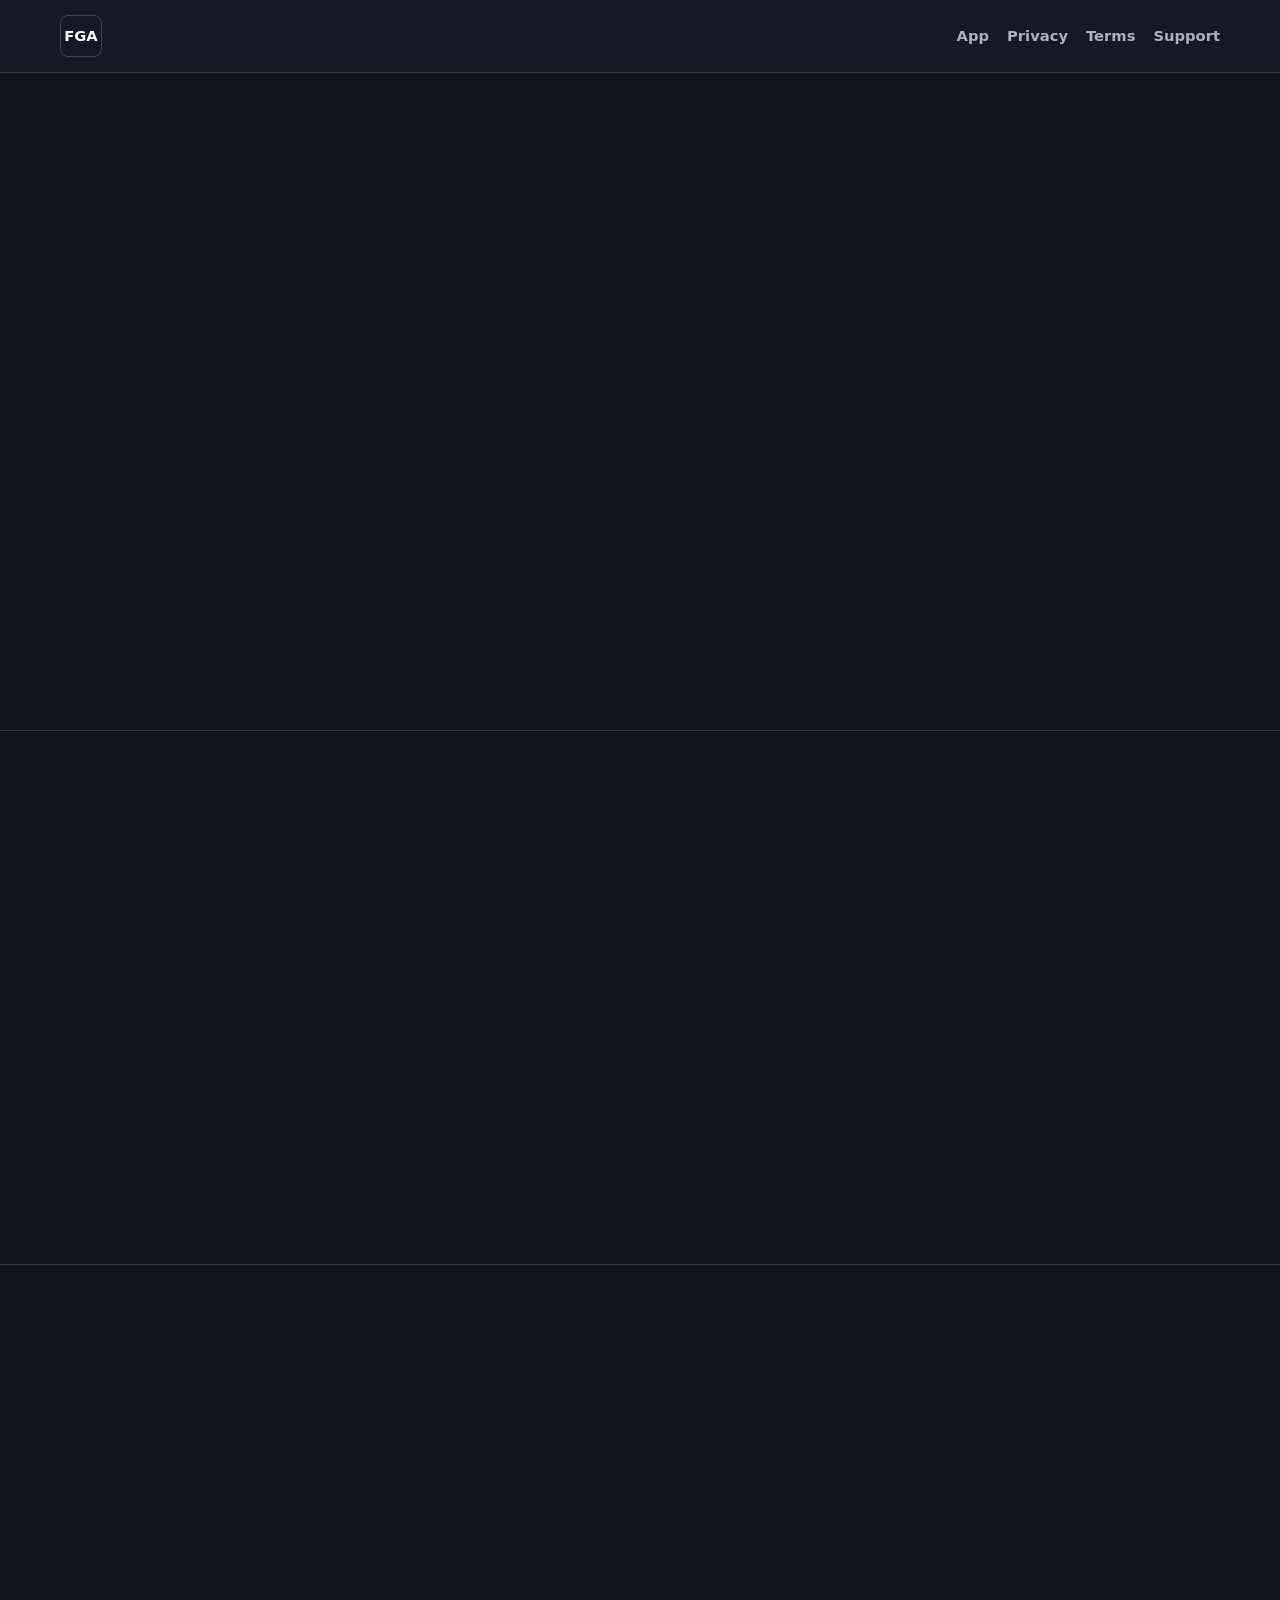
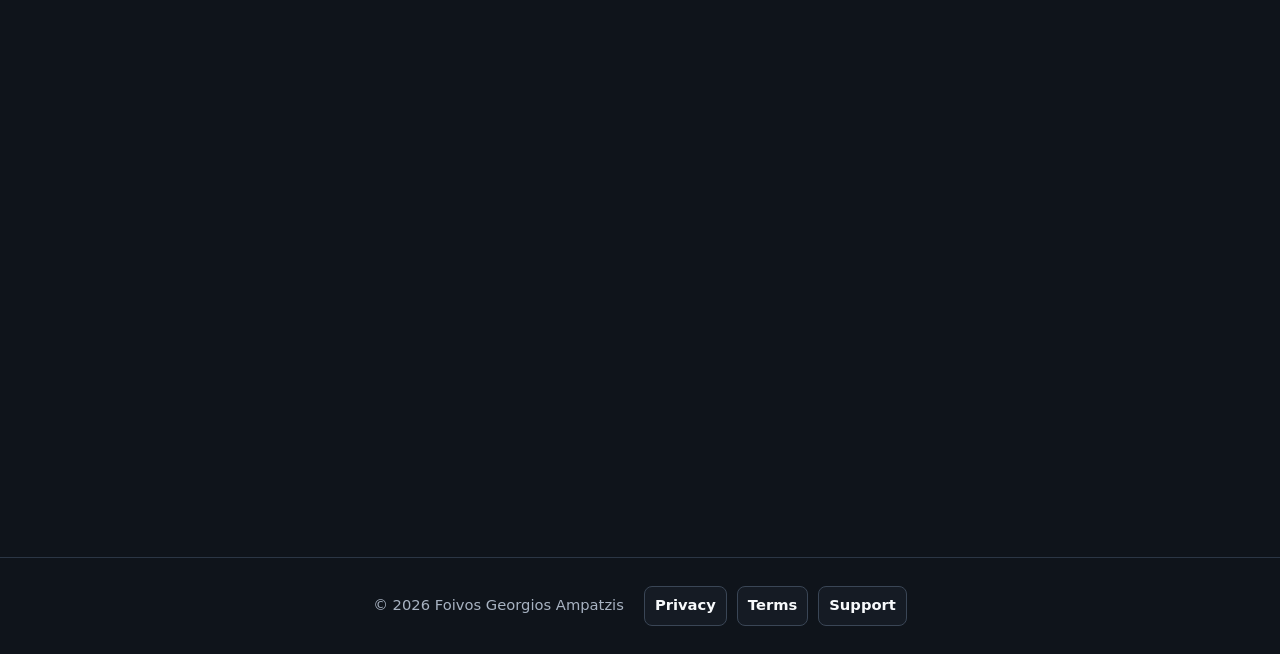
==== apps/systematic-trading-framework/index.html @ e08505f7 "Add Systematic Trading Framework app docs" ====
<!DOCTYPE html>
<html lang="en">
  <head>
    <meta charset="UTF-8" />
    <meta name="viewport" content="width=device-width, initial-scale=1.0" />
    <link rel="stylesheet" href="../../style.css" />
    <script src="../../script.js" defer></script>
    <meta name="description" content="Systematic Trading Framework is a private MCP-based developer tool that lets ChatGPT inspect a user-mounted local systematic trading repository." />
    <title>Systematic Trading Framework MCP App</title>
  </head>
  <body>
    <header class="site-header">
      <nav class="nav container" aria-label="Systematic Trading Framework app navigation">
        <a class="nav-logo" href="../../index.html" aria-label="Back to portfolio home">FGA</a>
        <div class="nav-actions">
          <button class="menu-toggle" type="button" aria-label="Toggle navigation menu" aria-expanded="false" aria-controls="app-menu">
            <span></span><span></span><span></span>
          </button>
          <div class="nav-links" id="app-menu">
            <a href="index.html">App</a>
            <a href="privacy.html">Privacy</a>
            <a href="terms.html">Terms</a>
            <a href="mailto:ampatzisfoivos@gmail.com">Support</a>
          </div>
        </div>
      </nav>
    </header>
    <main id="top">
      <section class="detail-hero section-block" aria-labelledby="app-title">
        <div class="container detail-hero-grid">
          <div class="reveal">
            <p class="eyebrow">ChatGPT App / MCP Developer Tool</p>
            <h1 id="app-title">Systematic Trading Framework</h1>
            <p class="hero-title">Inspect trading research repositories safely</p>
            <p class="hero-tagline">
              Systematic Trading Framework is a private, local MCP-based developer tool that lets ChatGPT inspect and analyze a user-mounted systematic trading repository through bounded repository tools.
            </p>
            <div class="hero-actions" aria-label="App links">
              <a class="btn btn-primary" href="privacy.html">Privacy Policy</a>
              <a class="btn btn-secondary" href="terms.html">Terms of Service</a>
            </div>
          </div>
          <aside class="hero-panel reveal" aria-label="App summary">
            <p class="panel-label">App Scope</p>
            <div class="metric-row"><span>Access model</span><strong>User-mounted repository only</strong></div>
            <div class="metric-row"><span>Primary use</span><strong>Private development support</strong></div>
            <div class="metric-row"><span>Trading actions</span><strong>No live trades or broker orders</strong></div>
            <div class="metric-row"><span>Commerce</span><strong>No products or digital goods sold</strong></div>
          </aside>
        </div>
      </section>

      <section class="section-block" aria-labelledby="what-it-does">
        <div class="container two-column reveal">
          <div class="section-heading compact">
            <p class="eyebrow">Capabilities</p>
            <h2 id="what-it-does">What the app does</h2>
          </div>
          <div class="text-panel">
            <p>
              The app exposes safe MCP tools for reading and understanding a repository explicitly mounted by the user. It supports file reads, directory listings, code search, symbol search, reference lookup, project tree inspection, git status and diff review, configuration and log reading, experiment artifact review, and Optuna SQLite database inspection.
            </p>
            <p>
              The server is intended for local and private development workflows. It is designed to avoid access outside the mounted repository and should not be configured to expose a user's home directory or whole computer.
            </p>
          </div>
        </div>
      </section>

      <section class="section-block results-section" aria-labelledby="safety-title">
        <div class="container">
          <div class="section-heading reveal">
            <p class="eyebrow">Safety Boundaries</p>
            <h2 id="safety-title">Designed for repository inspection, not trading execution</h2>
          </div>
          <div class="metrics-grid reveal">
            <article class="metric-card"><span>No financial advice</span><strong>Research support only</strong></article>
            <article class="metric-card"><span>No live trading</span><strong>No broker orders</strong></article>
            <article class="metric-card"><span>No resale of data</span><strong>No data sales</strong></article>
            <article class="metric-card"><span>Execution controls</span><strong>User confirmation required</strong></article>
          </div>
          <div class="legal-card reveal">
            <h2>Supported workflows</h2>
            <ul class="info-list">
              <li>Inspect source files, Markdown documentation, notebooks, YAML, JSON, TOML, CSV, SQL, Docker files, and logs.</li>
              <li>Search repository content and find code symbols or references.</li>
              <li>Review git status, current branch, diffs, and recent commit history.</li>
              <li>Read experiment results, configuration files, logs, and Optuna SQLite databases.</li>
              <li>Run only approved repository Python scripts when the user explicitly confirms execution.</li>
            </ul>
          </div>
        </div>
      </section>
    </main>
    <footer class="footer">
      <div class="container footer-inner">
        <p>&copy; 2026 Foivos Georgios Ampatzis</p>
        <div class="footer-links" aria-label="Footer legal links">
          <a href="privacy.html">Privacy</a>
          <a href="terms.html">Terms</a>
          <a href="mailto:ampatzisfoivos@gmail.com">Support</a>
        </div>
      </div>
    </footer>
  </body>
</html>
---- style.css ----
:root {
  color-scheme: dark;
  --bg: #0f141b;
  --surface: #151b24;
  --surface-soft: #1c2531;
  --text: #e5e7eb;
  --text-strong: #f8fafc;
  --muted: #a8b3c2;
  --line: #2b3645;
  --line-strong: #3a4656;
  --accent: #8ab4ff;
  --accent-strong: #c4d8ff;
  --accent-soft: #172640;
  --shadow: 0 14px 36px rgba(0, 0, 0, 0.24);
  --shadow-hover: 0 18px 44px rgba(0, 0, 0, 0.34);
  --container: 1160px;
}

* {
  box-sizing: border-box;
}

html {
  scroll-behavior: smooth;
  scroll-padding-top: 96px;
}

body {
  margin: 0;
  background: var(--bg);
  color: var(--text);
  font-family: Inter, ui-sans-serif, system-ui, -apple-system, BlinkMacSystemFont,
    "Segoe UI", sans-serif;
  font-size: 16px;
  line-height: 1.65;
  text-rendering: optimizeLegibility;
}

a {
  color: inherit;
  text-decoration: none;
}

img {
  display: block;
  max-width: 100%;
  height: auto;
}

ul {
  margin: 0;
  padding: 0;
}

.container {
  width: min(var(--container), calc(100% - 40px));
  margin: 0 auto;
}

.section-block {
  padding: 88px 0;
  background: var(--bg);
}

main > .section-block + .section-block {
  border-top: 1px solid var(--line);
}

.site-header {
  position: sticky;
  top: 0;
  z-index: 20;
  border-bottom: 1px solid var(--line);
  background: var(--surface);
  background: color-mix(in srgb, var(--surface) 92%, transparent);
  backdrop-filter: blur(14px);
}

.nav {
  position: relative;
  min-height: 72px;
  display: flex;
  align-items: center;
  justify-content: space-between;
  gap: 24px;
}

.nav-logo {
  width: 42px;
  height: 42px;
  display: inline-flex;
  align-items: center;
  justify-content: center;
  border: 1px solid var(--line-strong);
  border-radius: 8px;
  color: var(--text-strong);
  font-size: 0.92rem;
  font-weight: 800;
}

.nav-actions,
.nav-links {
  display: flex;
  align-items: center;
}

.nav-actions {
  gap: 16px;
}

.nav-links {
  justify-content: flex-end;
  flex-wrap: wrap;
  gap: 4px 18px;
  color: var(--muted);
  font-size: 0.92rem;
  font-weight: 600;
}

.nav-links a {
  position: relative;
  padding: 8px 0;
}

.nav-links a::after {
  position: absolute;
  right: 0;
  bottom: 2px;
  left: 0;
  height: 2px;
  background: var(--accent);
  content: "";
  opacity: 0;
}

.nav-links a:hover,
.nav-links a:focus,
.nav-links a.active {
  color: var(--text-strong);
}

.nav-links a.active::after {
  opacity: 1;
}

.menu-toggle {
  display: none;
  width: 40px;
  min-height: 38px;
  align-items: center;
  justify-content: center;
  flex-direction: column;
  gap: 4px;
  padding: 8px 10px;
  border: 1px solid var(--line-strong);
  border-radius: 8px;
  background: var(--surface);
  color: var(--text-strong);
  cursor: pointer;
}

.menu-toggle span {
  width: 18px;
  height: 2px;
  border-radius: 999px;
  background: currentColor;
  transition: opacity 160ms ease, transform 160ms ease;
}

.nav-actions.is-open .menu-toggle span:nth-child(1) {
  transform: translateY(6px) rotate(45deg);
}

.nav-actions.is-open .menu-toggle span:nth-child(2) {
  opacity: 0;
}

.nav-actions.is-open .menu-toggle span:nth-child(3) {
  transform: translateY(-6px) rotate(-45deg);
}

.menu-toggle:hover,
.menu-toggle:focus {
  border-color: var(--accent);
  color: var(--accent);
}

.hero {
  padding: 104px 0 84px;
}

.hero-grid {
  display: grid;
  grid-template-columns: minmax(0, 1.35fr) minmax(320px, 0.65fr);
  gap: 72px;
  align-items: center;
}

.eyebrow {
  margin: 0 0 12px;
  color: var(--accent);
  font-size: 0.78rem;
  font-weight: 800;
  letter-spacing: 0;
  text-transform: uppercase;
}

.hero h1 {
  max-width: 820px;
  margin: 0;
  color: var(--text-strong);
  font-size: 4rem;
  line-height: 1.03;
}

.hero-title {
  margin: 22px 0 0;
  color: var(--text-strong);
  font-size: 1.28rem;
  font-weight: 700;
}

.hero-tagline {
  max-width: 660px;
  margin: 18px 0 0;
  color: var(--muted);
  font-size: 1.1rem;
}

.hero-actions {
  display: flex;
  flex-wrap: wrap;
  gap: 12px;
  margin-top: 34px;
}

.btn,
.project-link {
  min-height: 44px;
  display: inline-flex;
  align-items: center;
  justify-content: center;
  border-radius: 8px;
  padding: 10px 18px;
  font-weight: 700;
  transition: transform 160ms ease, border-color 160ms ease, background 160ms ease,
    box-shadow 160ms ease;
}

.btn:hover,
.btn:focus,
.project-link:hover,
.project-link:focus {
  transform: translateY(-1px);
}

.btn-primary {
  border: 1px solid var(--accent);
  background: var(--accent);
  color: #ffffff;
}

.btn-primary:hover,
.btn-primary:focus {
  border-color: var(--accent-strong);
  background: var(--accent-strong);
}

.btn-secondary {
  border: 1px solid var(--line-strong);
  background: var(--surface);
  color: var(--text-strong);
}

.btn-secondary:hover,
.btn-secondary:focus {
  border-color: var(--accent);
  color: var(--accent);
}

.hero-panel,
.text-panel,
.skill-group,
.experience-card,
.education-card,
.certification-card,
.process-card,
.code-card,
.table-card,
.metric-card,
.contact-card,
.contact-panel {
  border: 1px solid var(--line);
  border-radius: 8px;
  background: var(--surface);
}

.hero-panel {
  padding: 26px;
  box-shadow: var(--shadow);
}

.panel-label {
  margin: 0 0 18px;
  color: var(--muted);
  font-size: 0.85rem;
  font-weight: 800;
  text-transform: uppercase;
}

.metric-row {
  padding: 16px 0;
  border-top: 1px solid var(--line);
}

.metric-row span,
.experience-heading span {
  display: block;
  color: var(--muted);
  font-size: 0.9rem;
}

.metric-row strong {
  display: block;
  margin-top: 4px;
  color: var(--text-strong);
  font-size: 1rem;
}

.two-column,
.education-grid {
  display: grid;
  grid-template-columns: 0.8fr 1.2fr;
  gap: 64px;
  align-items: start;
}

.section-heading {
  max-width: 780px;
  margin-bottom: 34px;
}

.section-heading.compact {
  margin-bottom: 0;
}

.section-heading h2 {
  margin: 0;
  color: var(--text-strong);
  font-size: 2.4rem;
  line-height: 1.16;
}

.section-heading p:not(.eyebrow) {
  margin: 16px 0 0;
  color: var(--muted);
  font-size: 1.03rem;
}

.text-panel {
  padding: 30px;
}

.text-panel p {
  margin: 0;
  color: var(--text);
  font-size: 1.05rem;
}

.text-panel p + p {
  margin-top: 18px;
}

.snapshot {
  padding: 28px 0 76px;
}

.snapshot-list {
  display: flex;
  flex-wrap: wrap;
  gap: 10px;
  padding-top: 2px;
}

.snapshot-list span,
.tag-list span,
.coursework-list span {
  display: inline-flex;
  align-items: center;
  min-height: 32px;
  border: 1px solid var(--line);
  border-radius: 8px;
  background: var(--surface);
  color: var(--text-strong);
  font-size: 0.88rem;
  font-weight: 700;
}

.snapshot-list span {
  padding: 6px 12px;
}

.coursework-list {
  display: flex;
  flex-wrap: wrap;
  gap: 8px;
  margin-top: 20px;
}

.coursework-list span {
  padding: 5px 10px;
  background: var(--surface-soft);
  color: var(--text-strong);
  font-size: 0.82rem;
}

.projects-section {
  background: var(--bg);
}

.projects-heading {
  max-width: 840px;
}

.projects-heading h2 {
  font-size: 2.7rem;
}

.projects-grid {
  display: grid;
  grid-template-columns: repeat(2, minmax(0, 1fr));
  gap: 24px;
}

.project-card {
  min-height: 100%;
  display: flex;
  flex-direction: column;
  overflow: hidden;
  border: 1px solid var(--line);
  border-radius: 8px;
  background: var(--surface);
  box-shadow: var(--shadow);
  transition: transform 180ms ease, box-shadow 180ms ease, border-color 180ms ease;
}

.project-card:hover {
  transform: translateY(-3px);
  border-color: var(--line-strong);
  box-shadow: var(--shadow-hover);
}

.project-card-featured {
  grid-column: 1 / -1;
  display: grid;
  grid-template-columns: 0.88fr 1.12fr;
}

.project-visual {
  position: relative;
  min-height: 260px;
  margin: 0;
  overflow: hidden;
  border-bottom: 1px solid var(--line);
  background: var(--surface-soft);
}

.project-card-featured .project-visual {
  min-height: 100%;
  border-right: 1px solid var(--line);
  border-bottom: 0;
}

.project-visual::before {
  position: absolute;
  inset: 28px;
  border: 1px solid var(--line-strong);
  content: "";
}

.project-visual figcaption {
  position: absolute;
  right: 22px;
  bottom: 18px;
  color: var(--muted);
  font-size: 0.78rem;
  font-weight: 700;
}

.plot-axis {
  position: absolute;
  background: var(--line-strong);
}

.x-axis {
  right: 38px;
  bottom: 48px;
  left: 38px;
  height: 1px;
}

.y-axis {
  top: 38px;
  bottom: 48px;
  left: 48px;
  width: 1px;
}

.plot-line {
  position: absolute;
  height: 2px;
  border-radius: 8px;
  background: var(--accent);
  transform-origin: left center;
}

.line-a {
  width: 46%;
  top: 48%;
  left: 18%;
  transform: rotate(-12deg);
}

.line-b {
  width: 34%;
  top: 56%;
  left: 46%;
  transform: rotate(18deg);
}

.line-c {
  width: 38%;
  top: 42%;
  left: 44%;
  border-top: 2px dashed var(--accent);
  background: transparent;
  transform: rotate(8deg);
}

.plot-dot {
  position: absolute;
  width: 9px;
  height: 9px;
  border: 2px solid var(--accent);
  border-radius: 999px;
  background: var(--surface);
}

.dot-a {
  top: 42%;
  left: 42%;
}

.dot-b {
  top: 60%;
  left: 73%;
}

.bar {
  position: absolute;
  bottom: 49px;
  width: 28px;
  border: 1px solid var(--accent);
  border-radius: 6px 6px 0 0;
  background: var(--accent-soft);
}

.bar-one {
  left: 26%;
  height: 70px;
}

.bar-two {
  left: 39%;
  height: 112px;
}

.bar-three {
  left: 52%;
  height: 46px;
}

.bar-four {
  left: 65%;
  height: 136px;
}

.forecast-band {
  position: absolute;
  top: 38%;
  right: 18%;
  width: 24%;
  height: 48px;
  border: 1px dashed var(--accent);
  border-radius: 8px;
  background: var(--accent-soft);
}

.panel-grid {
  position: absolute;
  top: 52px;
  right: 48px;
  bottom: 64px;
  left: 48px;
  border: 1px solid var(--line-strong);
  border-radius: 8px;
}

.panel-grid::before,
.panel-grid::after {
  position: absolute;
  background: var(--line);
  content: "";
}

.panel-grid::before {
  top: 0;
  bottom: 0;
  left: 34%;
  width: 1px;
}

.panel-grid::after {
  top: 44%;
  right: 0;
  left: 0;
  height: 1px;
}

.panel-row {
  position: absolute;
  left: 56px;
  height: 8px;
  border-radius: 8px;
  background: var(--accent);
}

.row-one {
  top: 74px;
  width: 22%;
}

.row-two {
  top: 108px;
  width: 28%;
}

.row-three {
  top: 142px;
  width: 18%;
}

.project-content {
  display: flex;
  flex: 1;
  flex-direction: column;
  padding: 30px;
}

.project-meta {
  display: flex;
  align-items: flex-start;
  justify-content: space-between;
  gap: 16px;
  margin-bottom: 16px;
}

.project-kicker {
  margin: 6px 0 0;
  color: var(--accent);
  font-size: 0.78rem;
  font-weight: 800;
  text-transform: uppercase;
}

.tag-list {
  display: flex;
  justify-content: flex-end;
  flex-wrap: wrap;
  gap: 7px;
}

.tag-list span {
  min-height: 28px;
  padding: 4px 9px;
  background: var(--accent-soft);
  color: var(--accent-strong);
  font-size: 0.78rem;
}

.project-content h3 {
  margin: 0;
  color: var(--text-strong);
  font-size: 1.52rem;
  line-height: 1.2;
}

.project-content p {
  margin: 14px 0 0;
  color: var(--muted);
}

.project-content ul,
.experience-card ul {
  display: grid;
  gap: 9px;
  margin: 20px 0 0;
  padding-left: 19px;
  color: var(--text);
}

.project-actions {
  display: flex;
  flex-wrap: wrap;
  gap: 10px;
  margin-top: auto;
  padding-top: 24px;
}

.project-link {
  width: fit-content;
  border: 1px solid var(--line-strong);
  background: var(--surface);
  color: var(--text-strong);
}

.project-link-primary {
  border-color: var(--accent);
  background: var(--accent);
  color: #ffffff;
}

.project-link:hover,
.project-link:focus {
  border-color: var(--accent);
  color: var(--accent);
}

.project-link-primary:hover,
.project-link-primary:focus {
  border-color: var(--accent-strong);
  background: var(--accent-strong);
  color: #ffffff;
}

.skills-grid {
  display: grid;
  grid-template-columns: repeat(3, minmax(0, 1fr));
  gap: 18px;
}

.skill-group {
  padding: 24px;
}

.skill-group h3,
.education-card h3,
.experience-card h3 {
  margin: 0;
  color: var(--text-strong);
  font-size: 1.08rem;
}

.skill-group p,
.education-card p,
.experience-card p {
  margin: 10px 0 0;
  color: var(--muted);
}

.experience-card {
  padding: 30px;
}

.experience-list {
  display: grid;
  gap: 18px;
}

.experience-heading {
  display: flex;
  align-items: flex-start;
  justify-content: space-between;
  gap: 24px;
  padding-bottom: 22px;
  border-bottom: 1px solid var(--line);
}

.experience-heading h3 {
  font-size: 1.28rem;
}

.education-card {
  padding: 26px;
}

.certifications-grid {
  display: grid;
  grid-template-columns: repeat(2, minmax(0, 1fr));
  gap: 18px;
}

.certification-card {
  padding: 24px;
}

.certification-card-wide {
  grid-column: 1 / -1;
}

.certification-card h3 {
  margin: 0;
  color: var(--text-strong);
  font-size: 1.06rem;
  line-height: 1.35;
}

.certification-card p {
  margin: 10px 0 0;
  color: var(--muted);
}

.info-list {
  display: grid;
  gap: 10px;
  margin: 0;
  padding-left: 19px;
  color: var(--text);
}

.detail-hero {
  padding: 104px 0 84px;
}

.detail-hero-grid {
  display: grid;
  grid-template-columns: minmax(0, 1.35fr) minmax(320px, 0.65fr);
  gap: 72px;
  align-items: center;
}

.detail-hero h1 {
  max-width: 900px;
  margin: 0;
  color: var(--text-strong);
  font-size: 3.6rem;
  line-height: 1.05;
}

.back-link {
  display: inline-flex;
  margin-bottom: 24px;
  color: var(--accent);
  font-size: 0.92rem;
  font-weight: 800;
}

.back-link:hover,
.back-link:focus {
  color: var(--accent-strong);
}

.results-section {
  background: var(--bg);
}

.chart-grid {
  display: grid;
  grid-template-columns: minmax(0, 1fr);
  gap: 22px;
}

.chart-card {
  overflow: hidden;
  margin: 0;
  border: 1px solid var(--line);
  border-radius: 8px;
  background: var(--surface);
  box-shadow: var(--shadow);
}

.chart-card-wide {
  grid-column: 1 / -1;
}

.chart-card img {
  width: 100%;
  max-width: 100%;
  height: auto;
  object-fit: contain;
  background: var(--surface);
}

.chart-card figcaption {
  margin: 0;
  padding: 16px 18px;
  border-top: 1px solid var(--line);
  color: var(--muted);
  font-size: 0.92rem;
}

.process-grid,
.metrics-grid {
  display: grid;
  gap: 18px;
}

.process-grid {
  grid-template-columns: repeat(2, minmax(0, 1fr));
}

.process-card,
.code-card,
.table-card,
.metric-card {
  padding: 24px;
}

.process-card span,
.metric-card span {
  display: block;
  color: var(--accent);
  font-size: 0.78rem;
  font-weight: 800;
  text-transform: uppercase;
}

.process-card h3,
.code-card h3,
.table-card h3 {
  margin: 10px 0 0;
  color: var(--text-strong);
  font-size: 1.1rem;
}

.process-card p {
  margin: 12px 0 0;
  color: var(--muted);
}

.process-card strong,
.metric-card strong {
  display: block;
  margin-top: 14px;
  color: var(--text-strong);
}

.metrics-grid {
  grid-template-columns: repeat(3, minmax(0, 1fr));
  margin: 22px 0;
}

.metric-card strong {
  font-size: 1.5rem;
}

.code-card {
  margin-bottom: 22px;
}

.code-card pre {
  overflow-x: auto;
  margin: 16px 0 0;
  padding: 16px;
  border: 1px solid var(--line);
  border-radius: 8px;
  background: var(--surface-soft);
  color: var(--text-strong);
  font-size: 0.88rem;
  line-height: 1.55;
}

.table-card {
  margin: 22px 0;
}

.table-wrap {
  overflow-x: auto;
  margin-top: 16px;
}

.table-card table {
  width: 100%;
  border-collapse: collapse;
  color: var(--text);
  font-size: 0.92rem;
}

.table-card th,
.table-card td {
  padding: 11px 12px;
  border-bottom: 1px solid var(--line);
  text-align: left;
  white-space: nowrap;
}

.table-card th {
  color: var(--text-strong);
  font-weight: 800;
}

.contact-grid {
  display: grid;
  grid-template-columns: repeat(4, minmax(0, 1fr));
  gap: 18px;
}

.contact-card {
  display: flex;
  min-height: 132px;
  flex-direction: column;
  justify-content: space-between;
  padding: 24px;
  transition: transform 180ms ease, border-color 180ms ease, box-shadow 180ms ease;
}

.contact-card:hover,
.contact-card:focus {
  transform: translateY(-2px);
  border-color: var(--accent);
  box-shadow: var(--shadow-hover);
}

.contact-card span {
  color: var(--accent);
  font-size: 0.78rem;
  font-weight: 800;
  text-transform: uppercase;
}

.contact-card strong {
  margin-top: 18px;
  color: var(--text-strong);
  font-size: 1rem;
  line-height: 1.35;
  overflow-wrap: anywhere;
}

.contact-panel {
  display: flex;
  align-items: center;
  justify-content: space-between;
  gap: 36px;
  padding: 32px;
}

.contact-links,
.footer-links {
  display: flex;
  flex-wrap: wrap;
  gap: 10px;
}

.contact-links {
  justify-content: flex-end;
}

.contact-links a,
.footer-links a {
  display: inline-flex;
  align-items: center;
  min-height: 40px;
  border: 1px solid var(--line-strong);
  border-radius: 8px;
  background: var(--surface);
  color: var(--text-strong);
  font-weight: 700;
}

.contact-links a {
  padding: 8px 14px;
}

.footer-links a {
  padding: 6px 10px;
}

.contact-links a:hover,
.contact-links a:focus,
.footer-links a:hover,
.footer-links a:focus {
  border-color: var(--accent);
  color: var(--accent);
}

.footer {
  border-top: 1px solid var(--line);
  padding: 28px 0;
}

.footer-inner {
  display: flex;
  align-items: center;
  justify-content: center;
  gap: 20px;
  color: var(--muted);
  font-size: 0.92rem;
}

.footer p {
  margin: 0;
}

.sr-only {
  position: absolute;
  width: 1px;
  height: 1px;
  padding: 0;
  margin: -1px;
  overflow: hidden;
  clip: rect(0, 0, 0, 0);
  white-space: nowrap;
  border: 0;
}

.reveal,
.reveal.is-visible {
  opacity: 1;
  transform: translateY(0);
}

.js-enabled .reveal {
  opacity: 0;
  transform: translateY(12px);
  transition: opacity 420ms ease, transform 420ms ease;
}

.js-enabled .reveal.is-visible {
  opacity: 1;
  transform: translateY(0);
}

@media (prefers-reduced-motion: reduce) {
  html {
    scroll-behavior: auto;
  }

  .reveal,
  .project-card,
  .contact-card,
  .btn,
  .project-link {
    transition: none;
  }
}

@media (max-width: 940px) {
  .hero-grid,
  .detail-hero-grid,
  .two-column,
  .education-grid,
  .project-card-featured {
    grid-template-columns: 1fr;
  }

  .hero-grid {
    gap: 36px;
  }

  .project-card-featured .project-visual {
    min-height: 280px;
    border-right: 0;
    border-bottom: 1px solid var(--line);
  }

  .projects-grid,
  .skills-grid,
  .contact-grid,
  .process-grid {
    grid-template-columns: 1fr 1fr;
  }

  .contact-panel {
    align-items: flex-start;
    flex-direction: column;
  }

  .contact-links {
    justify-content: flex-start;
  }
}

@media (max-width: 720px) {
  .container {
    width: min(var(--container), calc(100% - 32px));
  }

  .section-block {
    padding: 68px 0;
  }

  .nav {
    min-height: 64px;
    padding: 12px 0;
    align-items: center;
    flex-direction: row;
  }

  .nav-actions {
    width: auto;
    margin-left: auto;
    align-items: center;
    justify-content: flex-end;
    gap: 10px;
  }

  .menu-toggle {
    display: inline-flex;
  }

  .nav-links {
    position: absolute;
    top: calc(100% + 10px);
    right: 0;
    left: 0;
    z-index: 30;
    display: flex;
    align-items: stretch;
    flex-direction: column;
    justify-content: flex-start;
    gap: 2px;
    padding: 10px;
    border: 1px solid var(--line);
    border-radius: 8px;
    background: var(--surface);
    box-shadow: var(--shadow-hover);
  }

  .js-enabled .nav-links {
    display: none;
  }

  .js-enabled .nav-actions.is-open .nav-links {
    display: flex;
  }

  .nav-links a {
    padding: 11px 12px;
    border-radius: 8px;
  }

  .nav-links a::after {
    display: none;
  }

  .nav-links a:hover,
  .nav-links a:focus,
  .nav-links a.active {
    background: var(--surface-soft);
  }

  .menu-toggle {
    flex: 0 0 auto;
  }

  .hero {
    padding: 76px 0 68px;
  }

  .detail-hero {
    padding: 76px 0 68px;
  }

  .hero h1 {
    font-size: 2.55rem;
  }

  .detail-hero h1 {
    font-size: 2.35rem;
  }

  .hero-title {
    font-size: 1.12rem;
  }

  .section-heading h2,
  .projects-heading h2 {
    font-size: 2rem;
  }

  .projects-grid,
  .skills-grid,
  .process-grid,
  .metrics-grid,
  .contact-grid,
  .chart-grid,
  .certifications-grid {
    grid-template-columns: 1fr;
  }

  .project-meta,
  .experience-heading,
  .footer-inner {
    flex-direction: column;
  }

  .tag-list {
    justify-content: flex-start;
  }

  .hero-actions,
  .contact-links {
    align-items: stretch;
    flex-direction: column;
  }

  .btn,
  .project-link,
  .contact-links a {
    width: 100%;
  }

  .project-content,
  .text-panel,
  .skill-group,
  .experience-card,
  .education-card,
  .certification-card,
  .process-card,
  .code-card,
  .table-card,
  .metric-card,
  .contact-card,
  .contact-panel,
  .hero-panel {
    padding: 22px;
  }

  .project-visual {
    min-height: 240px;
  }
}
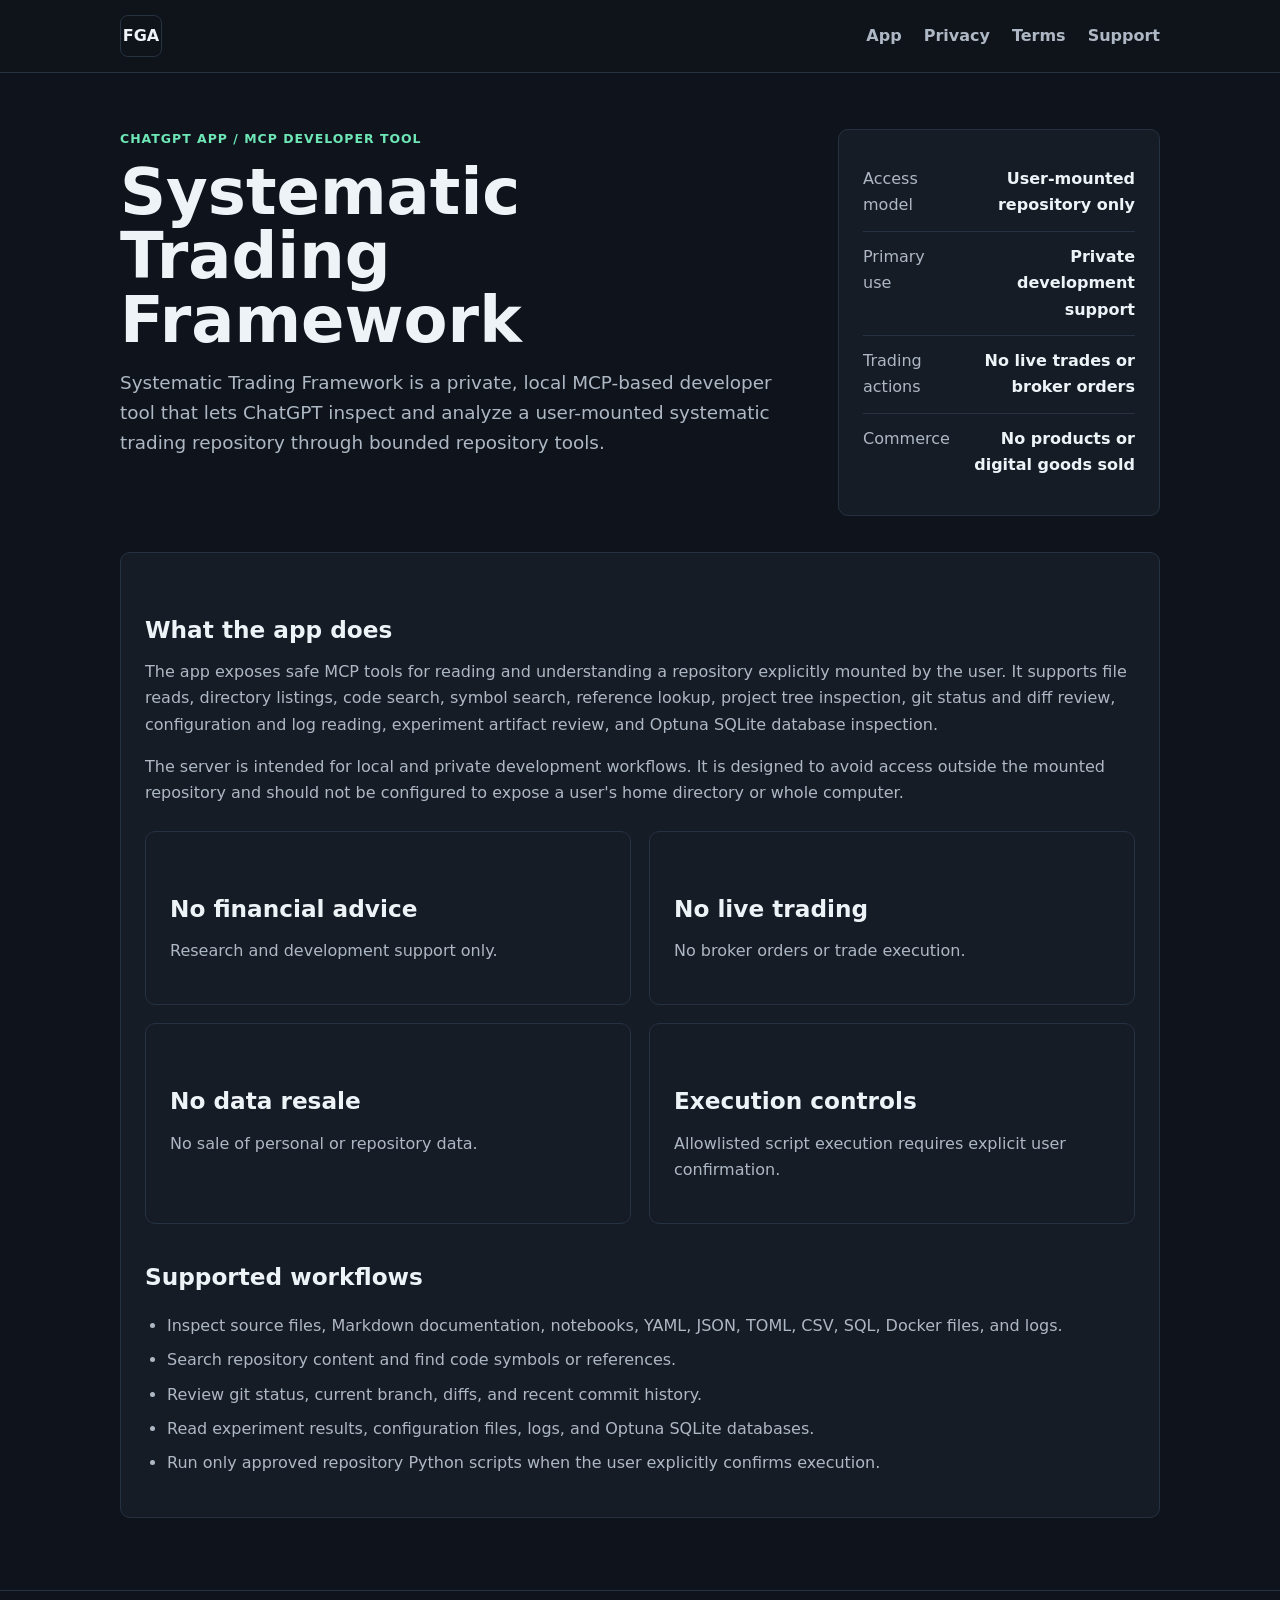
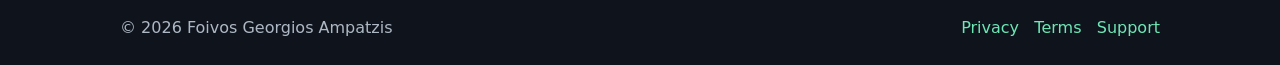
==== commit 4160c5bd: "Fix app docs visibility" ====
--- a/apps/systematic-trading-framework/index.html
+++ b/apps/systematic-trading-framework/index.html
@@ -3,104 +3,44 @@
   <head>
     <meta charset="UTF-8" />
     <meta name="viewport" content="width=device-width, initial-scale=1.0" />
-    <link rel="stylesheet" href="../../style.css" />
-    <script src="../../script.js" defer></script>
     <meta name="description" content="Systematic Trading Framework is a private MCP-based developer tool that lets ChatGPT inspect a user-mounted local systematic trading repository." />
     <title>Systematic Trading Framework MCP App</title>
+
+    <style>
+      :root { color-scheme: dark; --bg: #0f141c; --panel: #151c26; --text: #eef3f8; --muted: #aeb8c4; --line: #263241; --accent: #6ee7b7; }
+      * { box-sizing: border-box; }
+      body { margin: 0; font-family: Inter, ui-sans-serif, system-ui, -apple-system, BlinkMacSystemFont, "Segoe UI", sans-serif; background: var(--bg); color: var(--text); line-height: 1.65; }
+      a { color: var(--accent); text-decoration: none; }
+      a:hover, a:focus { text-decoration: underline; }
+      .wrap { width: min(1040px, calc(100% - 40px)); margin: 0 auto; }
+      header { border-bottom: 1px solid var(--line); background: rgba(15, 20, 28, 0.96); }
+      nav { min-height: 72px; display: flex; align-items: center; justify-content: space-between; gap: 24px; }
+      .logo { display: inline-flex; align-items: center; justify-content: center; width: 42px; height: 42px; border: 1px solid var(--line); border-radius: 8px; color: var(--text); font-weight: 800; }
+      .links { display: flex; gap: 22px; flex-wrap: wrap; }
+      .links a { color: var(--muted); font-weight: 700; }
+      main { padding: 56px 0 72px; }
+      .hero { display: grid; grid-template-columns: minmax(0, 1.5fr) minmax(260px, 0.7fr); gap: 28px; align-items: start; margin-bottom: 36px; }
+      .eyebrow { color: var(--accent); font-size: 0.78rem; font-weight: 800; letter-spacing: 0.08em; text-transform: uppercase; margin: 0 0 10px; }
+      h1 { font-size: clamp(2.2rem, 5vw, 4.6rem); line-height: 1; margin: 0 0 16px; }
+      h2 { font-size: 1.45rem; margin: 34px 0 10px; }
+      p { color: var(--muted); margin: 0 0 16px; }
+      .lead { font-size: 1.15rem; max-width: 760px; }
+      .panel, .card { background: var(--panel); border: 1px solid var(--line); border-radius: 10px; padding: 24px; }
+      .row { display: flex; justify-content: space-between; gap: 20px; padding: 12px 0; border-bottom: 1px solid var(--line); }
+      .row:last-child { border-bottom: 0; }
+      .row span { color: var(--muted); }
+      .row strong { text-align: right; }
+      .grid { display: grid; grid-template-columns: repeat(2, minmax(0, 1fr)); gap: 18px; margin: 24px 0; }
+      ul { color: var(--muted); padding-left: 22px; }
+      li { margin: 8px 0; }
+      footer { border-top: 1px solid var(--line); padding: 24px 0; color: var(--muted); }
+      .footer-inner { display: flex; justify-content: space-between; gap: 16px; flex-wrap: wrap; }
+      @media (max-width: 760px) { .hero, .grid { grid-template-columns: 1fr; } nav { align-items: flex-start; flex-direction: column; padding: 18px 0; } main { padding-top: 36px; } }
+    </style>
   </head>
   <body>
-    <header class="site-header">
-      <nav class="nav container" aria-label="Systematic Trading Framework app navigation">
-        <a class="nav-logo" href="../../index.html" aria-label="Back to portfolio home">FGA</a>
-        <div class="nav-actions">
-          <button class="menu-toggle" type="button" aria-label="Toggle navigation menu" aria-expanded="false" aria-controls="app-menu">
-            <span></span><span></span><span></span>
-          </button>
-          <div class="nav-links" id="app-menu">
-            <a href="index.html">App</a>
-            <a href="privacy.html">Privacy</a>
-            <a href="terms.html">Terms</a>
-            <a href="mailto:ampatzisfoivos@gmail.com">Support</a>
-          </div>
-        </div>
-      </nav>
-    </header>
-    <main id="top">
-      <section class="detail-hero section-block" aria-labelledby="app-title">
-        <div class="container detail-hero-grid">
-          <div class="reveal">
-            <p class="eyebrow">ChatGPT App / MCP Developer Tool</p>
-            <h1 id="app-title">Systematic Trading Framework</h1>
-            <p class="hero-title">Inspect trading research repositories safely</p>
-            <p class="hero-tagline">
-              Systematic Trading Framework is a private, local MCP-based developer tool that lets ChatGPT inspect and analyze a user-mounted systematic trading repository through bounded repository tools.
-            </p>
-            <div class="hero-actions" aria-label="App links">
-              <a class="btn btn-primary" href="privacy.html">Privacy Policy</a>
-              <a class="btn btn-secondary" href="terms.html">Terms of Service</a>
-            </div>
-          </div>
-          <aside class="hero-panel reveal" aria-label="App summary">
-            <p class="panel-label">App Scope</p>
-            <div class="metric-row"><span>Access model</span><strong>User-mounted repository only</strong></div>
-            <div class="metric-row"><span>Primary use</span><strong>Private development support</strong></div>
-            <div class="metric-row"><span>Trading actions</span><strong>No live trades or broker orders</strong></div>
-            <div class="metric-row"><span>Commerce</span><strong>No products or digital goods sold</strong></div>
-          </aside>
-        </div>
-      </section>
-
-      <section class="section-block" aria-labelledby="what-it-does">
-        <div class="container two-column reveal">
-          <div class="section-heading compact">
-            <p class="eyebrow">Capabilities</p>
-            <h2 id="what-it-does">What the app does</h2>
-          </div>
-          <div class="text-panel">
-            <p>
-              The app exposes safe MCP tools for reading and understanding a repository explicitly mounted by the user. It supports file reads, directory listings, code search, symbol search, reference lookup, project tree inspection, git status and diff review, configuration and log reading, experiment artifact review, and Optuna SQLite database inspection.
-            </p>
-            <p>
-              The server is intended for local and private development workflows. It is designed to avoid access outside the mounted repository and should not be configured to expose a user's home directory or whole computer.
-            </p>
-          </div>
-        </div>
-      </section>
-
-      <section class="section-block results-section" aria-labelledby="safety-title">
-        <div class="container">
-          <div class="section-heading reveal">
-            <p class="eyebrow">Safety Boundaries</p>
-            <h2 id="safety-title">Designed for repository inspection, not trading execution</h2>
-          </div>
-          <div class="metrics-grid reveal">
-            <article class="metric-card"><span>No financial advice</span><strong>Research support only</strong></article>
-            <article class="metric-card"><span>No live trading</span><strong>No broker orders</strong></article>
-            <article class="metric-card"><span>No resale of data</span><strong>No data sales</strong></article>
-            <article class="metric-card"><span>Execution controls</span><strong>User confirmation required</strong></article>
-          </div>
-          <div class="legal-card reveal">
-            <h2>Supported workflows</h2>
-            <ul class="info-list">
-              <li>Inspect source files, Markdown documentation, notebooks, YAML, JSON, TOML, CSV, SQL, Docker files, and logs.</li>
-              <li>Search repository content and find code symbols or references.</li>
-              <li>Review git status, current branch, diffs, and recent commit history.</li>
-              <li>Read experiment results, configuration files, logs, and Optuna SQLite databases.</li>
-              <li>Run only approved repository Python scripts when the user explicitly confirms execution.</li>
-            </ul>
-          </div>
-        </div>
-      </section>
-    </main>
-    <footer class="footer">
-      <div class="container footer-inner">
-        <p>&copy; 2026 Foivos Georgios Ampatzis</p>
-        <div class="footer-links" aria-label="Footer legal links">
-          <a href="privacy.html">Privacy</a>
-          <a href="terms.html">Terms</a>
-          <a href="mailto:ampatzisfoivos@gmail.com">Support</a>
-        </div>
-      </div>
-    </footer>
+    <header><nav class="wrap"><a class="logo" href="../../index.html" aria-label="Back to portfolio home">FGA</a><div class="links"><a href="index.html">App</a><a href="privacy.html">Privacy</a><a href="terms.html">Terms</a><a href="mailto:ampatzisfoivos@gmail.com">Support</a></div></nav></header>
+    <main><div class="wrap"><section class="hero"><div><p class="eyebrow">ChatGPT App / MCP Developer Tool</p><h1>Systematic Trading Framework</h1><p class="lead">Systematic Trading Framework is a private, local MCP-based developer tool that lets ChatGPT inspect and analyze a user-mounted systematic trading repository through bounded repository tools.</p></div><aside class="panel"><div class="row"><span>Access model</span><strong>User-mounted repository only</strong></div><div class="row"><span>Primary use</span><strong>Private development support</strong></div><div class="row"><span>Trading actions</span><strong>No live trades or broker orders</strong></div><div class="row"><span>Commerce</span><strong>No products or digital goods sold</strong></div></aside></section><section class="card"><h2>What the app does</h2><p>The app exposes safe MCP tools for reading and understanding a repository explicitly mounted by the user. It supports file reads, directory listings, code search, symbol search, reference lookup, project tree inspection, git status and diff review, configuration and log reading, experiment artifact review, and Optuna SQLite database inspection.</p><p>The server is intended for local and private development workflows. It is designed to avoid access outside the mounted repository and should not be configured to expose a user's home directory or whole computer.</p><div class="grid"><div class="panel"><h2>No financial advice</h2><p>Research and development support only.</p></div><div class="panel"><h2>No live trading</h2><p>No broker orders or trade execution.</p></div><div class="panel"><h2>No data resale</h2><p>No sale of personal or repository data.</p></div><div class="panel"><h2>Execution controls</h2><p>Allowlisted script execution requires explicit user confirmation.</p></div></div><h2>Supported workflows</h2><ul><li>Inspect source files, Markdown documentation, notebooks, YAML, JSON, TOML, CSV, SQL, Docker files, and logs.</li><li>Search repository content and find code symbols or references.</li><li>Review git status, current branch, diffs, and recent commit history.</li><li>Read experiment results, configuration files, logs, and Optuna SQLite databases.</li><li>Run only approved repository Python scripts when the user explicitly confirms execution.</li></ul></section></div></main>
+    <footer><div class="wrap footer-inner"><span>&copy; 2026 Foivos Georgios Ampatzis</span><span><a href="privacy.html">Privacy</a> &nbsp; <a href="terms.html">Terms</a> &nbsp; <a href="mailto:ampatzisfoivos@gmail.com">Support</a></span></div></footer>
   </body>
 </html>
